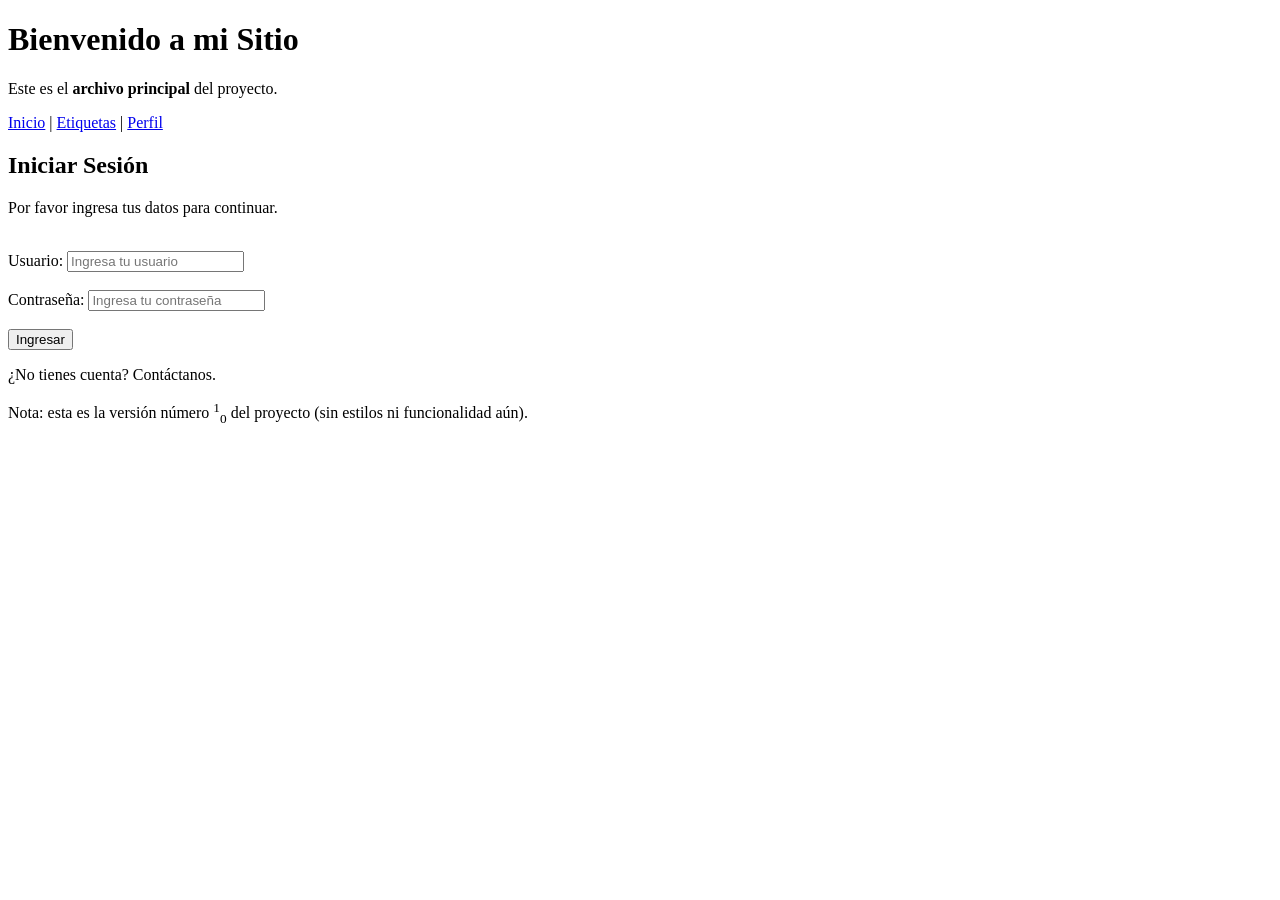
==== index.html @ 3a401a95 "Testing" ====
<!DOCTYPE html>
<html lang="es">
<head>
    <meta charset="UTF-8">
    <meta name="viewport" content="width=device-width, initial-scale=1.0">
    <title>Login - Página Principal</title>
</head>
<body>
    <header>
        <h1>Bienvenido a mi Sitio</h1>
        <p>Este es el <strong>archivo principal</strong> del proyecto.</p>
    </header>

    <nav>
        <a href="index.html">Inicio</a> |
        <a href="tags.html">Etiquetas</a> |
        <a href="profile.html">Perfil</a>
    </nav>

    <div>
        <h2>Iniciar Sesión</h2>
        <p>Por favor ingresa tus datos para continuar.</p>
        <br />

        <form>
            <label for="username">Usuario:</label>
            <input type="text" id="username" name="username" placeholder="Ingresa tu usuario">
            <br /><br />

            <label for="password">Contraseña:</label>
            <input type="password" id="password" name="password" placeholder="Ingresa tu contraseña">
            <br /><br />

            <button type="submit">Ingresar</button>
        </form>
    </div>

    <div>
        <p>
            ¿No tienes cuenta? Contáctanos.
        </p>
        <p>
            Nota: esta es la versión número <sup>1</sup><sub>0</sub> del proyecto (sin estilos ni funcionalidad aún).
        </p>
    </div>
</body>
</html>
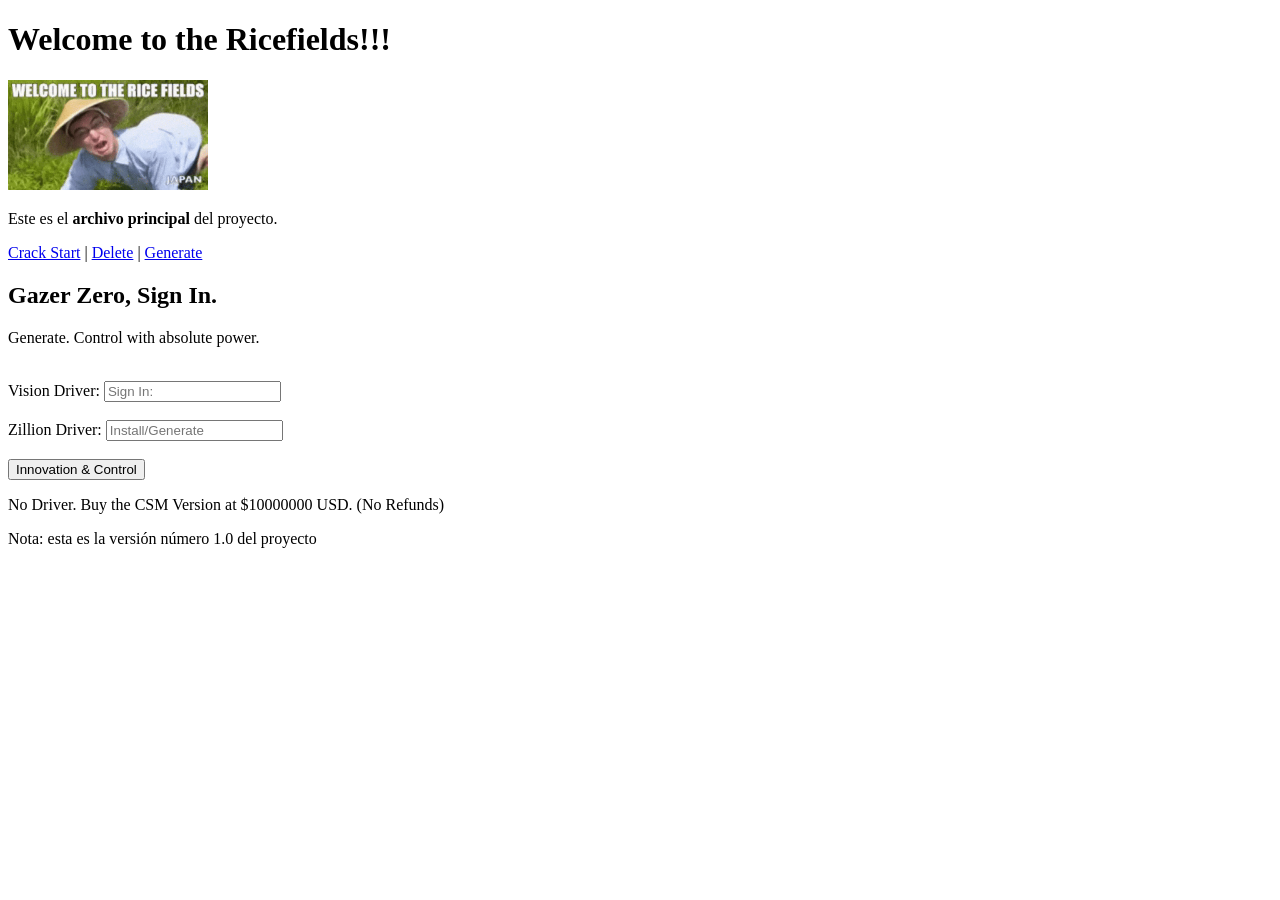
==== commit aa4b2e19: "Accel Upgrades" ====
--- a/index.html
+++ b/index.html
@@ -7,40 +7,41 @@
 </head>
 <body>
     <header>
-        <h1>Bienvenido a mi Sitio</h1>
+        <h1>Welcome to the Ricefields!!!</h1>
+        <img src="img/welcome-to-the-rice-fields-japan.gif" alt="Descripción del gif" width="200">
         <p>Este es el <strong>archivo principal</strong> del proyecto.</p>
     </header>
 
     <nav>
-        <a href="index.html">Inicio</a> |
-        <a href="tags.html">Etiquetas</a> |
-        <a href="profile.html">Perfil</a>
+        <a href="index.html">Crack Start</a> |
+        <a href="tags.html">Delete</a> |
+        <a href="profile.html">Generate</a>
     </nav>
 
     <div>
-        <h2>Iniciar Sesión</h2>
-        <p>Por favor ingresa tus datos para continuar.</p>
+        <h2>Gazer Zero, Sign In.</h2>
+        <p>Generate. Control with absolute power.</p>
         <br />
 
         <form>
-            <label for="username">Usuario:</label>
-            <input type="text" id="username" name="username" placeholder="Ingresa tu usuario">
+            <label for="username">Vision Driver:</label>
+            <input type="text" id="username" name="username" placeholder="Sign In: ">
             <br /><br />
 
-            <label for="password">Contraseña:</label>
-            <input type="password" id="password" name="password" placeholder="Ingresa tu contraseña">
+            <label for="password">Zillion Driver:</label>
+            <input type="password" id="password" name="password" placeholder="Install/Generate">
             <br /><br />
 
-            <button type="submit">Ingresar</button>
+            <button type="submit">Innovation & Control</button>
         </form>
     </div>
 
     <div>
         <p>
-            ¿No tienes cuenta? Contáctanos.
+            No Driver. Buy the CSM Version at $10000000 USD. (No Refunds)
         </p>
         <p>
-            Nota: esta es la versión número <sup>1</sup><sub>0</sub> del proyecto (sin estilos ni funcionalidad aún).
+            Nota: esta es la versión número 1.0 del proyecto 
         </p>
     </div>
 </body>
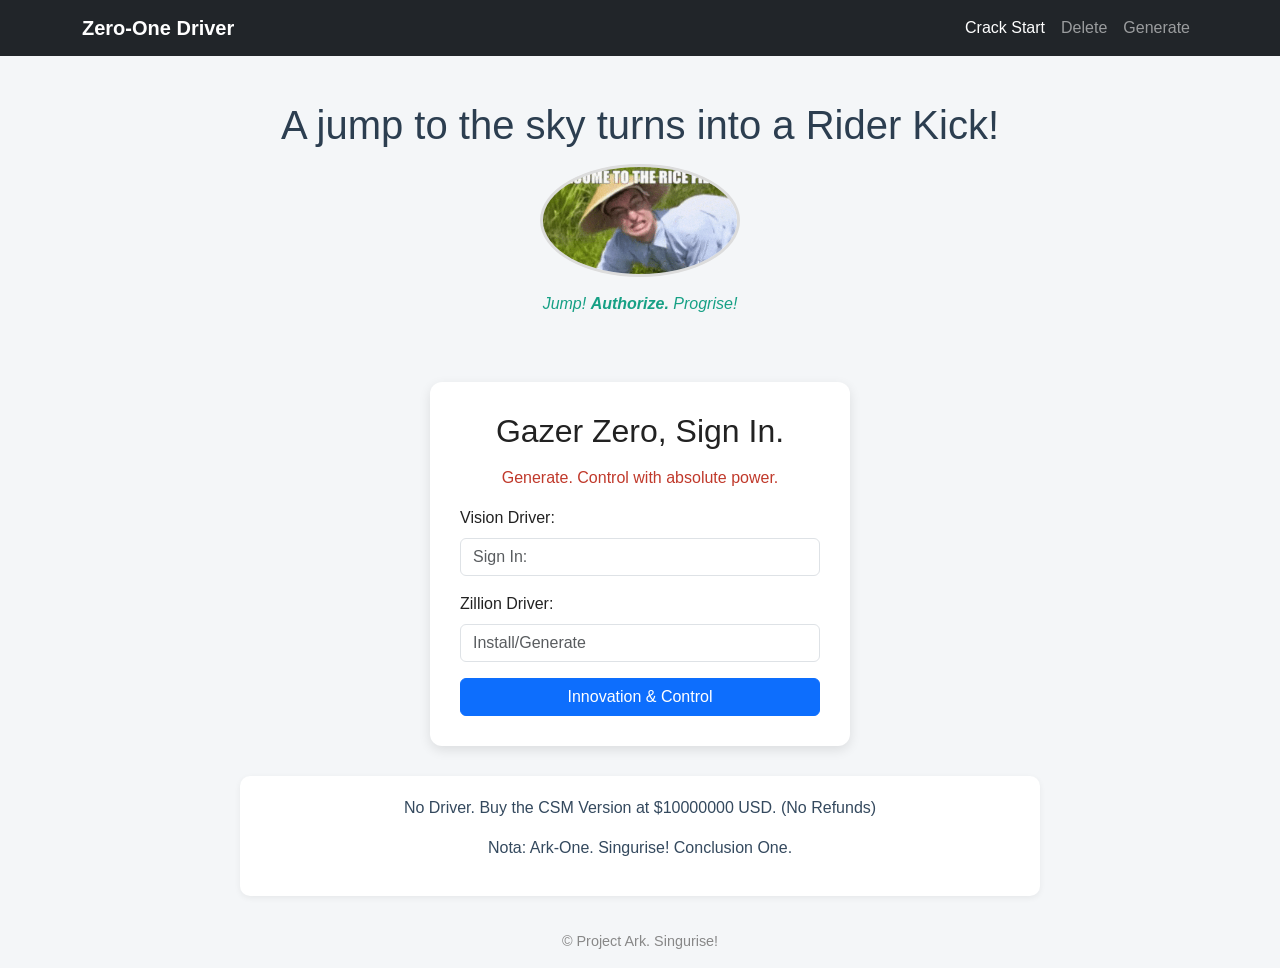
==== commit ee4e6d40: "Agrega Bootstrap, navbar, style.css e imágenes circulares" ====
--- a/index.html
+++ b/index.html
@@ -4,45 +4,77 @@
     <meta charset="UTF-8">
     <meta name="viewport" content="width=device-width, initial-scale=1.0">
     <title>Login - Página Principal</title>
+
+    <!-- Bootstrap CSS (CDN) -->
+    <link href="https://cdn.jsdelivr.net/npm/bootstrap@5.3.3/dist/css/bootstrap.min.css" rel="stylesheet">
+
+    <!-- Hoja de estilos propia -->
+    <link rel="stylesheet" href="style.css">
 </head>
 <body>
+
+    <!-- Navbar con links funcionales -->
+    <nav class="navbar navbar-expand-lg navbar-dark bg-dark">
+        <div class="container">
+            <a class="navbar-brand" href="index.html">Zero-One Driver</a>
+            <button class="navbar-toggler" type="button" data-bs-toggle="collapse" data-bs-target="#navbarNav">
+                <span class="navbar-toggler-icon"></span>
+            </button>
+            <div class="collapse navbar-collapse" id="navbarNav">
+                <ul class="navbar-nav ms-auto">
+                    <li class="nav-item">
+                        <a class="nav-link active" href="index.html">Crack Start</a>
+                    </li>
+                    <li class="nav-item">
+                        <a class="nav-link" href="tags.html">Delete</a>
+                    </li>
+                    <li class="nav-item">
+                        <a class="nav-link" href="profile.html">Generate</a>
+                    </li>
+                </ul>
+            </div>
+        </div>
+    </nav>
+
     <header>
-        <h1>Welcome to the Ricefields!!!</h1>
+        <h1>A jump to the sky turns into a Rider Kick!</h1>
         <img src="img/welcome-to-the-rice-fields-japan.gif" alt="Descripción del gif" width="200">
-        <p>Este es el <strong>archivo principal</strong> del proyecto.</p>
+        <p id="intro-text">Jump! <strong>Authorize.</strong> Progrise!</p>
     </header>
 
-    <nav>
-        <a href="index.html">Crack Start</a> |
-        <a href="tags.html">Delete</a> |
-        <a href="profile.html">Generate</a>
-    </nav>
-
-    <div>
-        <h2>Gazer Zero, Sign In.</h2>
-        <p>Generate. Control with absolute power.</p>
-        <br />
+    <div class="login-card">
+        <h2 class="text-center mb-3">Gazer Zero, Sign In.</h2>
+        <p class="highlight text-center">Generate. Control with absolute power.</p>
 
         <form>
-            <label for="username">Vision Driver:</label>
-            <input type="text" id="username" name="username" placeholder="Sign In: ">
-            <br /><br />
+            <div class="mb-3">
+                <label for="username" class="form-label">Vision Driver:</label>
+                <input type="text" class="form-control" id="username" name="username" placeholder="Sign In: ">
+            </div>
 
-            <label for="password">Zillion Driver:</label>
-            <input type="password" id="password" name="password" placeholder="Install/Generate">
-            <br /><br />
+            <div class="mb-3">
+                <label for="password" class="form-label">Zillion Driver:</label>
+                <input type="password" class="form-control" id="password" name="password" placeholder="Install/Generate">
+            </div>
 
-            <button type="submit">Innovation & Control</button>
+            <button type="submit" class="btn btn-primary w-100">Innovation &amp; Control</button>
         </form>
     </div>
 
-    <div>
+    <div class="content-section text-center">
         <p>
             No Driver. Buy the CSM Version at $10000000 USD. (No Refunds)
         </p>
         <p>
-            Nota: esta es la versión número 1.0 del proyecto 
+            Nota: Ark-One. Singurise! Conclusion One.
         </p>
     </div>
+
+    <footer>
+        &copy; Project Ark. Singurise!
+    </footer>
+
+    <!-- Bootstrap JS Bundle (CDN) -->
+    <script src="https://cdn.jsdelivr.net/npm/bootstrap@5.3.3/dist/js/bootstrap.bundle.min.js"></script>
 </body>
 </html>
--- a/style.css
+++ b/style.css
@@ -0,0 +1,90 @@
+/* =========================================================
+   style.css - Hoja de estilos principal del proyecto
+   Aplica a: index.html, tags.html y profile.html
+   ========================================================= */
+
+/* ---------- Estilos generales ---------- */
+body {
+    font-family: "Segoe UI", Arial, sans-serif;
+    background-color: #f4f6f8;
+    color: #222;
+}
+
+header {
+    text-align: center;
+    padding: 20px 10px;
+}
+
+header h1 {
+    color: #2c3e50;
+}
+
+/* ---------- Párrafos ---------- */
+
+/* Todos los párrafos, por defecto, usan este color particular */
+p {
+    color: #34495e;
+    line-height: 1.5;
+}
+
+/* Algunos párrafos comparten esta clase y tienen otro color */
+.highlight {
+    color: #c0392b;
+    font-weight: 500;
+}
+
+/* Un único párrafo identificado por id, con un color propio */
+#intro-text {
+    color: #16a085;
+    font-style: italic;
+}
+
+/* ---------- Imágenes circulares ---------- */
+img {
+    border-radius: 50%;
+    object-fit: cover;
+    display: block;
+    margin: 15px auto;
+    border: 3px solid #dcdcdc;
+}
+
+/* La tabla de tags.html no debe verse afectada por el estilo general de imagen */
+table img {
+    border-radius: 50%;
+}
+
+/* ---------- Navbar (ajustes sobre Bootstrap) ---------- */
+.navbar-brand {
+    font-weight: bold;
+}
+
+.navbar {
+    margin-bottom: 25px;
+}
+
+/* ---------- Tarjeta de login ---------- */
+.login-card {
+    max-width: 420px;
+    margin: 30px auto;
+    padding: 30px;
+    background-color: #ffffff;
+    border-radius: 12px;
+    box-shadow: 0 4px 12px rgba(0, 0, 0, 0.1);
+}
+
+/* ---------- Contenedores generales de contenido ---------- */
+.content-section {
+    background-color: #ffffff;
+    border-radius: 10px;
+    padding: 20px 25px;
+    margin: 20px auto;
+    max-width: 800px;
+    box-shadow: 0 2px 6px rgba(0, 0, 0, 0.06);
+}
+
+footer {
+    text-align: center;
+    padding: 15px;
+    color: #888;
+    font-size: 0.9em;
+}
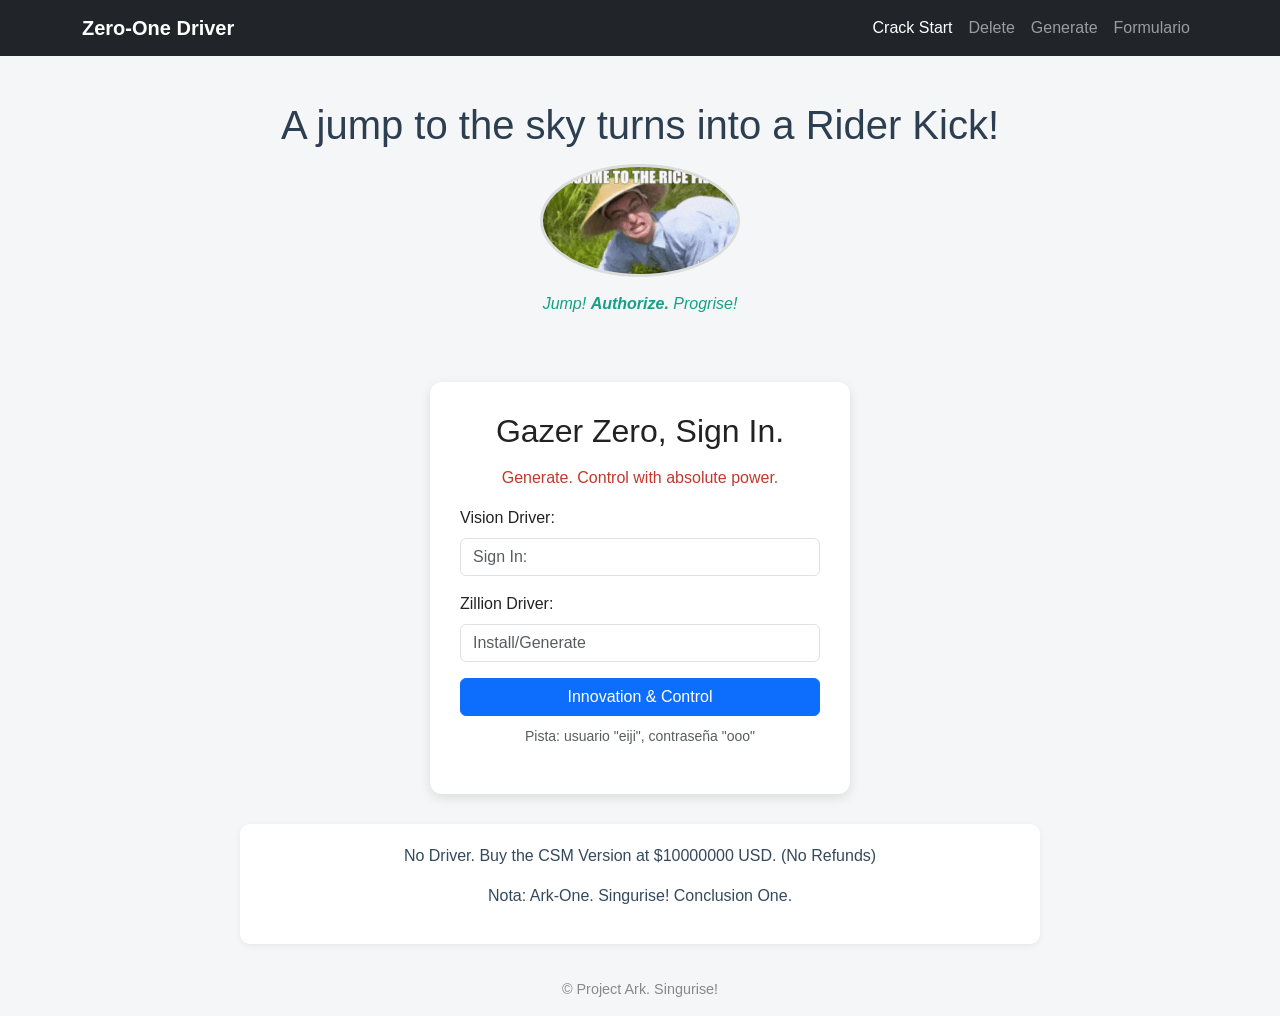
==== commit d5eee73e: "Agrega Javascript" ====
--- a/index.html
+++ b/index.html
@@ -31,6 +31,9 @@
                     <li class="nav-item">
                         <a class="nav-link" href="profile.html">Generate</a>
                     </li>
+                    <li class="nav-item">
+                        <a class="nav-link" href="formulario.html">Formulario</a>
+                    </li>
                 </ul>
             </div>
         </div>
@@ -46,7 +49,7 @@
         <h2 class="text-center mb-3">Gazer Zero, Sign In.</h2>
         <p class="highlight text-center">Generate. Control with absolute power.</p>
 
-        <form>
+        <form id="loginForm">
             <div class="mb-3">
                 <label for="username" class="form-label">Vision Driver:</label>
                 <input type="text" class="form-control" id="username" name="username" placeholder="Sign In: ">
@@ -58,6 +61,9 @@
             </div>
 
             <button type="submit" class="btn btn-primary w-100">Innovation &amp; Control</button>
+
+            <p id="login-message" class="text-center mt-3" style="display:none;"></p>
+            <p class="text-center mt-2"><small class="text-muted">Pista: usuario "eiji", contraseña "ooo"</small></p>
         </form>
     </div>
 
@@ -76,5 +82,6 @@
 
     <!-- Bootstrap JS Bundle (CDN) -->
     <script src="https://cdn.jsdelivr.net/npm/bootstrap@5.3.3/dist/js/bootstrap.bundle.min.js"></script>
+    <script src="script.js"></script>
 </body>
 </html>
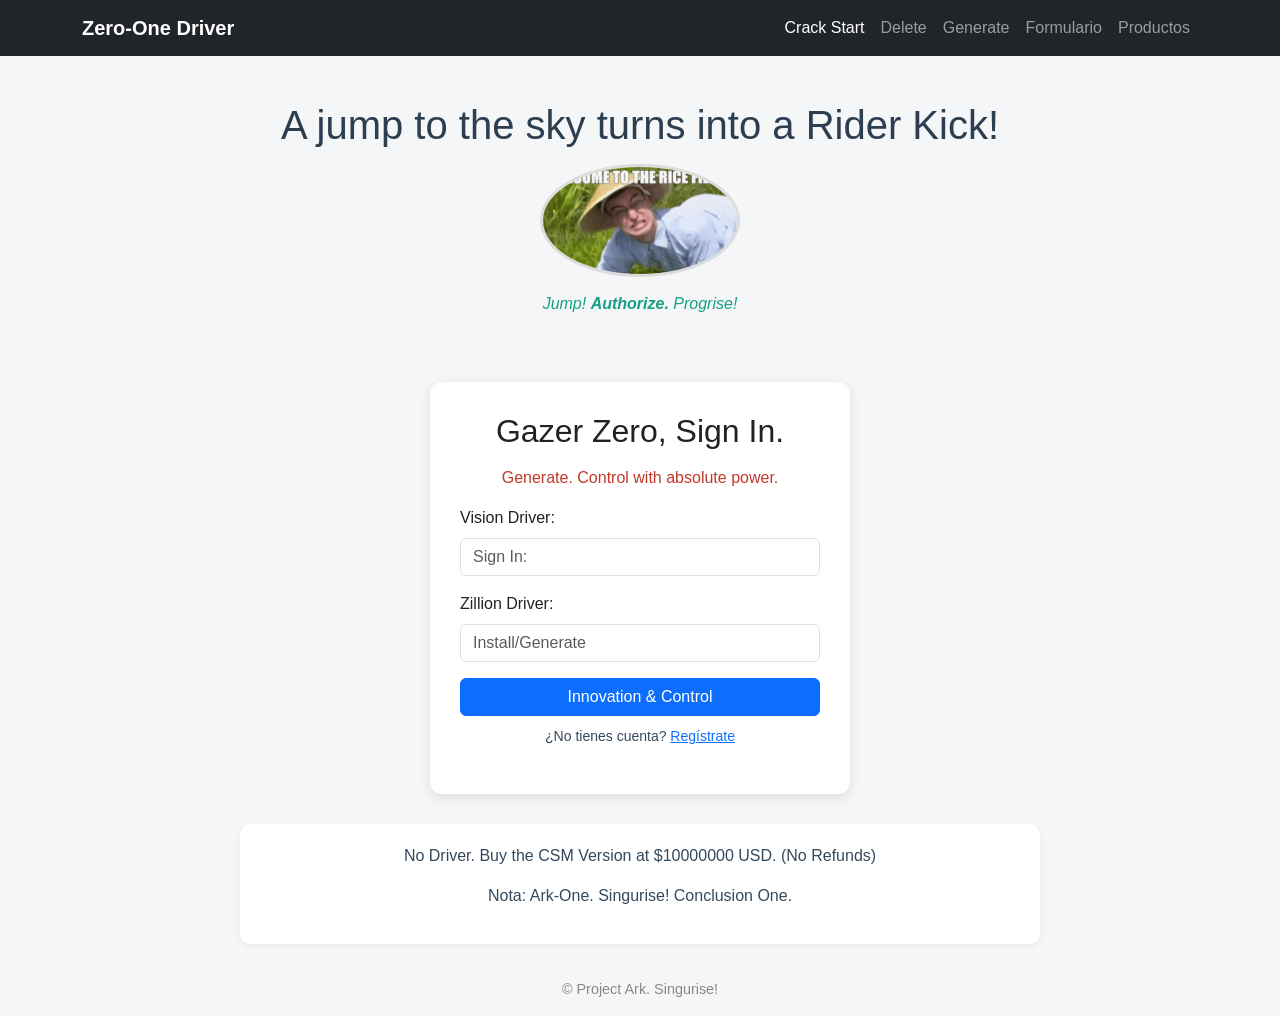
==== commit 44e95a71: "Integra el frontend con la REST-API (login, registro, perfil y CRUD de productos) Co-Authored-By: Cl" ====
--- a/index.html
+++ b/index.html
@@ -34,6 +34,9 @@
                     <li class="nav-item">
                         <a class="nav-link" href="formulario.html">Formulario</a>
                     </li>
+                    <li class="nav-item">
+                        <a class="nav-link" href="productos.html">Productos</a>
+                    </li>
                 </ul>
             </div>
         </div>
@@ -63,7 +66,7 @@
             <button type="submit" class="btn btn-primary w-100">Innovation &amp; Control</button>
 
             <p id="login-message" class="text-center mt-3" style="display:none;"></p>
-            <p class="text-center mt-2"><small class="text-muted">Pista: usuario "eiji", contraseña "ooo"</small></p>
+            <p class="text-center mt-2"><small>¿No tienes cuenta? <a href="formulario.html">Regístrate</a></small></p>
         </form>
     </div>
 
@@ -82,6 +85,7 @@
 
     <!-- Bootstrap JS Bundle (CDN) -->
     <script src="https://cdn.jsdelivr.net/npm/bootstrap@5.3.3/dist/js/bootstrap.bundle.min.js"></script>
+    <script src="api.js"></script>
     <script src="script.js"></script>
 </body>
 </html>
